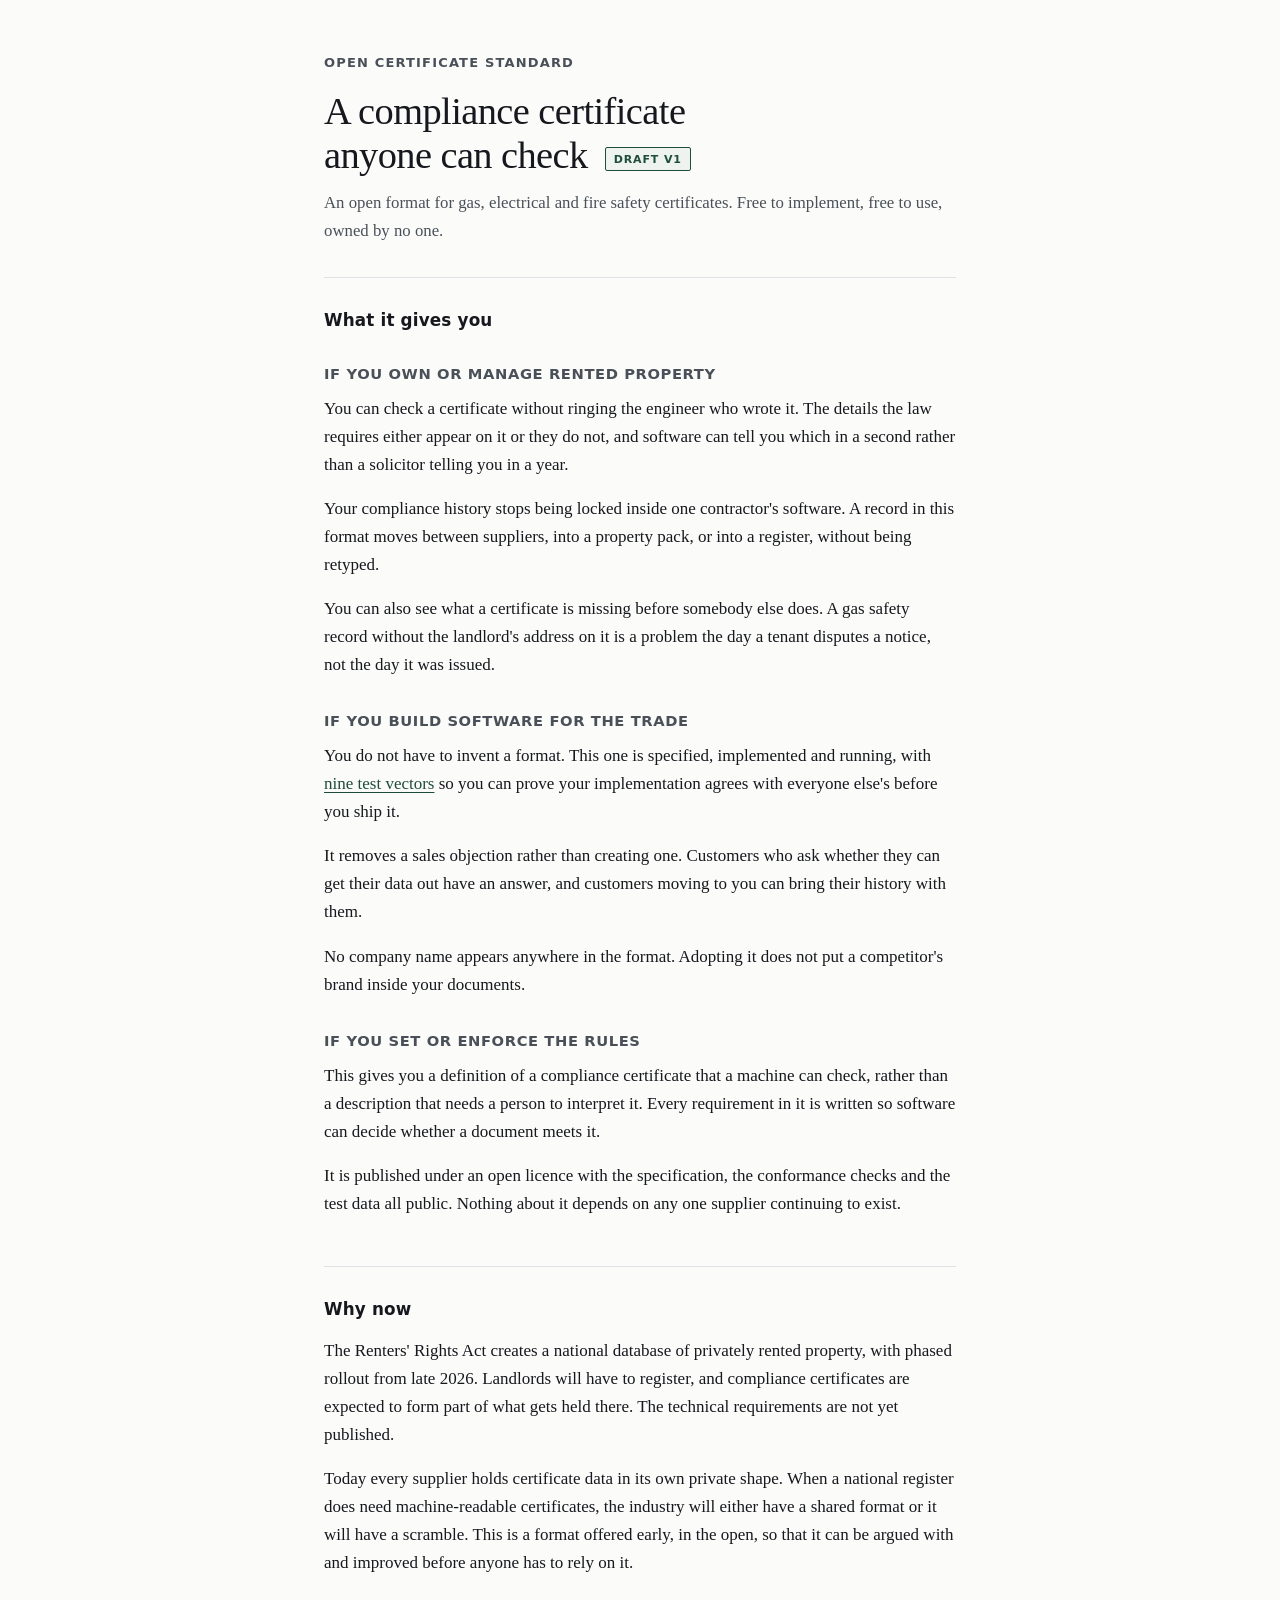
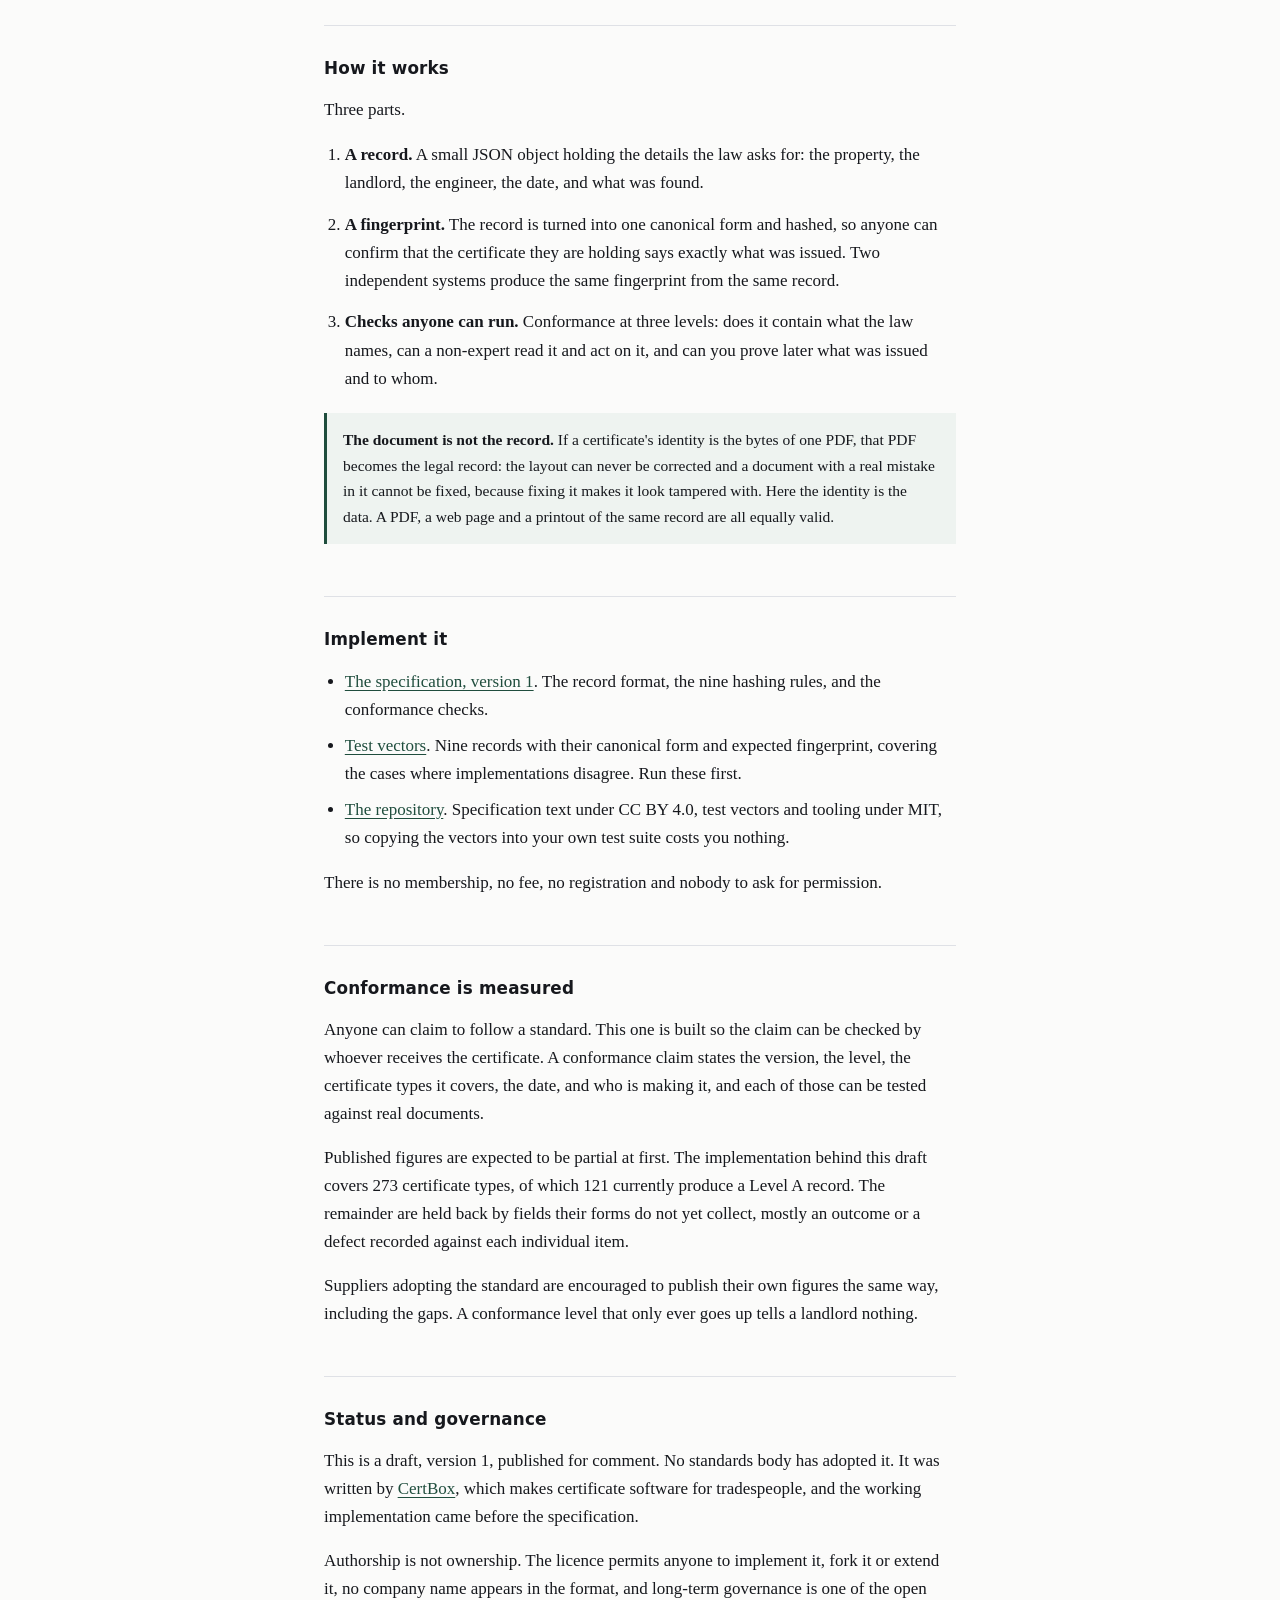
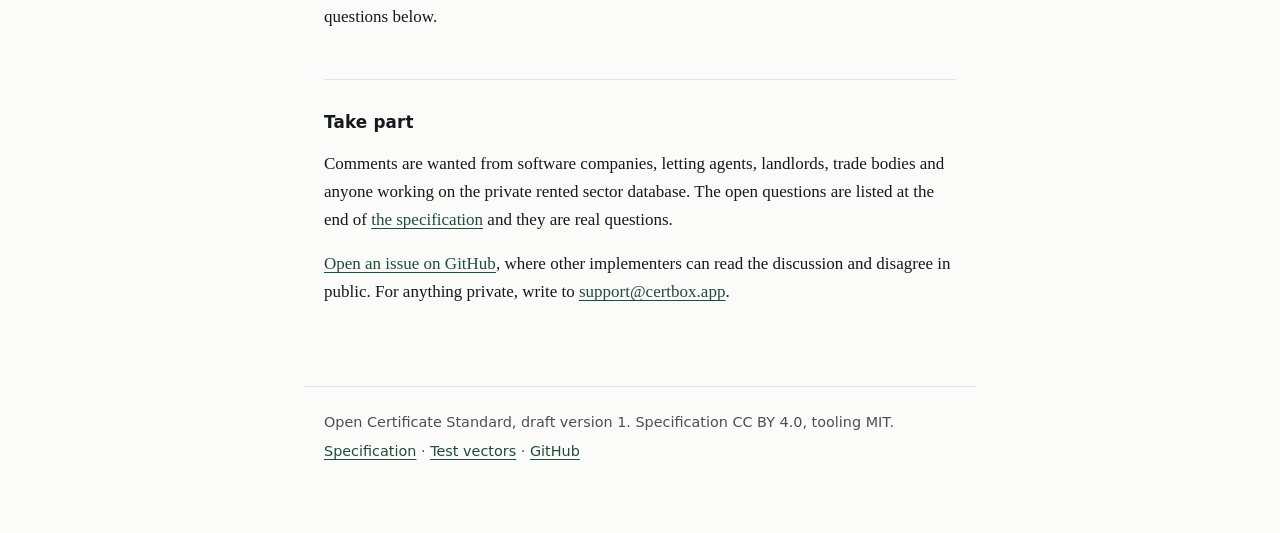
==== site/index.html @ 31956b74 "Open Certificate Standard, draft version 1 An open format for property compliance certificates. A re" ====
<!doctype html>
<html lang="en">
<head>
<meta charset="utf-8">
<meta name="viewport" content="width=device-width, initial-scale=1">
<title>Open Certificate Standard</title>
<meta name="description" content="An open format for property compliance certificates. Check that a certificate is genuine and complete, move your records between suppliers, and get ready for machine-readable compliance.">
<link rel="stylesheet" href="style.css">
</head>
<body>
<header class="masthead">
  <p class="eyebrow">Open Certificate Standard</p>
  <h1>A compliance certificate anyone can check <span class="tag">Draft v1</span></h1>
  <p class="lede">An open format for gas, electrical and fire safety certificates. Free to implement, free to use, owned by no one.</p>
</header>

<main>
<section>
  <h2>What it gives you</h2>

  <h3>If you own or manage rented property</h3>
  <p>You can check a certificate without ringing the engineer who wrote it. The details the law requires either appear on it or they do not, and software can tell you which in a second rather than a solicitor telling you in a year.</p>
  <p>Your compliance history stops being locked inside one contractor's software. A record in this format moves between suppliers, into a property pack, or into a register, without being retyped.</p>
  <p>You can also see what a certificate is missing before somebody else does. A gas safety record without the landlord's address on it is a problem the day a tenant disputes a notice, not the day it was issued.</p>

  <h3>If you build software for the trade</h3>
  <p>You do not have to invent a format. This one is specified, implemented and running, with <a href="v1/test-vectors.json">nine test vectors</a> so you can prove your implementation agrees with everyone else's before you ship it.</p>
  <p>It removes a sales objection rather than creating one. Customers who ask whether they can get their data out have an answer, and customers moving to you can bring their history with them.</p>
  <p>No company name appears anywhere in the format. Adopting it does not put a competitor's brand inside your documents.</p>

  <h3>If you set or enforce the rules</h3>
  <p>This gives you a definition of a compliance certificate that a machine can check, rather than a description that needs a person to interpret it. Every requirement in it is written so software can decide whether a document meets it.</p>
  <p>It is published under an open licence with the specification, the conformance checks and the test data all public. Nothing about it depends on any one supplier continuing to exist.</p>
</section>

<section>
  <h2>Why now</h2>
  <p>The Renters' Rights Act creates a national database of privately rented property, with phased rollout from late 2026. Landlords will have to register, and compliance certificates are expected to form part of what gets held there. The technical requirements are not yet published.</p>
  <p>Today every supplier holds certificate data in its own private shape. When a national register does need machine-readable certificates, the industry will either have a shared format or it will have a scramble. This is a format offered early, in the open, so that it can be argued with and improved before anyone has to rely on it.</p>
</section>

<section>
  <h2>How it works</h2>
  <p>Three parts.</p>
  <ol class="rules">
    <li><strong>A record.</strong> A small JSON object holding the details the law asks for: the property, the landlord, the engineer, the date, and what was found.</li>
    <li><strong>A fingerprint.</strong> The record is turned into one canonical form and hashed, so anyone can confirm that the certificate they are holding says exactly what was issued. Two independent systems produce the same fingerprint from the same record.</li>
    <li><strong>Checks anyone can run.</strong> Conformance at three levels: does it contain what the law names, can a non-expert read it and act on it, and can you prove later what was issued and to whom.</li>
  </ol>
  <p class="callout"><strong>The document is not the record.</strong> If a certificate's identity is the bytes of one PDF, that PDF becomes the legal record: the layout can never be corrected and a document with a real mistake in it cannot be fixed, because fixing it makes it look tampered with. Here the identity is the data. A PDF, a web page and a printout of the same record are all equally valid.</p>
</section>

<section>
  <h2>Implement it</h2>
  <ul>
    <li><a href="v1/">The specification, version 1</a>. The record format, the nine hashing rules, and the conformance checks.</li>
    <li><a href="v1/test-vectors.json">Test vectors</a>. Nine records with their canonical form and expected fingerprint, covering the cases where implementations disagree. Run these first.</li>
    <li><a href="https://github.com/opencertificatestandard/standard">The repository</a>. Specification text under CC BY 4.0, test vectors and tooling under MIT, so copying the vectors into your own test suite costs you nothing.</li>
  </ul>
  <p>There is no membership, no fee, no registration and nobody to ask for permission.</p>
</section>

<section>
  <h2>Conformance is measured</h2>
  <p>Anyone can claim to follow a standard. This one is built so the claim can be checked by whoever receives the certificate. A conformance claim states the version, the level, the certificate types it covers, the date, and who is making it, and each of those can be tested against real documents.</p>
  <p>Published figures are expected to be partial at first. The implementation behind this draft covers 273 certificate types, of which 121 currently produce a Level A record. The remainder are held back by fields their forms do not yet collect, mostly an outcome or a defect recorded against each individual item.</p>
  <p>Suppliers adopting the standard are encouraged to publish their own figures the same way, including the gaps. A conformance level that only ever goes up tells a landlord nothing.</p>
</section>

<section>
  <h2>Status and governance</h2>
  <p>This is a draft, version 1, published for comment. No standards body has adopted it. It was written by <a href="https://certbox.app">CertBox</a>, which makes certificate software for tradespeople, and the working implementation came before the specification.</p>
  <p>Authorship is not ownership. The licence permits anyone to implement it, fork it or extend it, no company name appears in the format, and long-term governance is one of the open questions below.</p>
</section>

<section>
  <h2>Take part</h2>
  <p>Comments are wanted from software companies, letting agents, landlords, trade bodies and anyone working on the private rented sector database. The open questions are listed at the end of <a href="v1/">the specification</a> and they are real questions.</p>
  <p><a href="https://github.com/opencertificatestandard/standard/issues">Open an issue on GitHub</a>, where other implementers can read the discussion and disagree in public. For anything private, write to <a href="mailto:support@certbox.app">support@certbox.app</a>.</p>
</section>
</main>

<footer>
  <p>Open Certificate Standard, draft version 1. Specification CC BY 4.0, tooling MIT.</p>
  <p><a href="v1/">Specification</a> · <a href="v1/test-vectors.json">Test vectors</a> · <a href="https://github.com/opencertificatestandard/standard">GitHub</a></p>
</footer>
</body>
</html>
---- site/style.css ----
/* Open Certificate Standard — a specification, so it reads like one.
   Type does the work: a text column at a comfortable measure, generous
   leading, and no ornament competing with the normative language. */
:root {
  --ink: #16181d;
  --ink-soft: #4a5058;
  --rule: #dfe1e6;
  --paper: #fbfbfa;
  --card: #ffffff;
  --accent: #1f4d3d;
  --accent-soft: #eef3f0;
  --measure: 42rem;
}
@media (prefers-color-scheme: dark) {
  :root:not([data-theme="light"]) {
    --ink: #e8e9eb; --ink-soft: #a3a9b2; --rule: #2c3038;
    --paper: #14161a; --card: #1a1d22; --accent: #7fc4a8; --accent-soft: #1d2a25;
  }
}
:root[data-theme="dark"] {
  --ink: #e8e9eb; --ink-soft: #a3a9b2; --rule: #2c3038;
  --paper: #14161a; --card: #1a1d22; --accent: #7fc4a8; --accent-soft: #1d2a25;
}

* { box-sizing: border-box; }
body {
  margin: 0;
  background: var(--paper);
  color: var(--ink);
  font: 400 17px/1.65 ui-serif, Georgia, "Times New Roman", serif;
  -webkit-text-size-adjust: 100%;
}
main, .masthead, footer { max-width: var(--measure); margin: 0 auto; padding: 0 1.25rem; }

.masthead { padding-top: 3.5rem; padding-bottom: 1rem; }
.eyebrow {
  font: 600 13px/1 ui-sans-serif, system-ui, sans-serif;
  letter-spacing: .09em; text-transform: uppercase; color: var(--ink-soft); margin: 0 0 1.25rem;
}
.eyebrow a { color: inherit; text-decoration: none; }
.eyebrow a:hover { color: var(--accent); }
h1 {
  font: 400 2.4rem/1.15 ui-serif, Georgia, serif;
  margin: 0 0 .75rem; letter-spacing: -.015em; text-wrap: balance;
}
.tag {
  display: inline-block; vertical-align: middle;
  font: 600 11px/1 ui-sans-serif, system-ui, sans-serif;
  letter-spacing: .08em; text-transform: uppercase;
  color: var(--accent); background: var(--accent-soft);
  border: 1px solid var(--accent); border-radius: 2px;
  padding: .35rem .5rem; margin-left: .5rem;
}
.lede { color: var(--ink-soft); font-size: 1.05rem; margin: 0 0 1rem; }

section { padding: 2rem 0; border-top: 1px solid var(--rule); }
h2 {
  font: 600 1.05rem/1.3 ui-sans-serif, system-ui, sans-serif;
  letter-spacing: .01em; margin: 0 0 1rem; color: var(--ink);
}
h3 {
  font: 600 .92rem/1.3 ui-sans-serif, system-ui, sans-serif;
  letter-spacing: .04em; text-transform: uppercase; color: var(--ink-soft);
  margin: 2rem 0 .75rem;
}
p { margin: 0 0 1rem; }
a { color: var(--accent); text-underline-offset: .18em; }

code, pre {
  font-family: ui-monospace, "SF Mono", Menlo, Consolas, monospace;
  font-size: .86em;
}
code { background: var(--card); border: 1px solid var(--rule); border-radius: 3px; padding: .1em .35em; }
pre {
  background: var(--card); border: 1px solid var(--rule); border-radius: 4px;
  padding: 1rem; overflow-x: auto; line-height: 1.55;
}
pre code { background: none; border: 0; padding: 0; }

.callout {
  background: var(--accent-soft); border-left: 3px solid var(--accent);
  padding: .9rem 1rem; margin: 1.25rem 0; font-size: .97rem;
}

ol.rules { padding-left: 1.3rem; }
ol.rules li { margin-bottom: .85rem; }
ul { padding-left: 1.3rem; }
li { margin-bottom: .5rem; }

/* Tables carry the criteria, so they must survive a phone. */
table { width: 100%; border-collapse: collapse; margin: 1rem 0; font-size: .95rem; display: block; overflow-x: auto; }
th, td { text-align: left; padding: .6rem .7rem; border-bottom: 1px solid var(--rule); vertical-align: top; }
th { font: 600 .8rem/1.3 ui-sans-serif, system-ui, sans-serif; letter-spacing: .05em; text-transform: uppercase; color: var(--ink-soft); }
td:first-child { white-space: nowrap; font-family: ui-monospace, monospace; font-size: .85em; color: var(--accent); }

footer {
  border-top: 1px solid var(--rule); margin-top: 2rem;
  padding-top: 1.5rem; padding-bottom: 4rem;
  font: 400 .9rem/1.6 ui-sans-serif, system-ui, sans-serif; color: var(--ink-soft);
}
footer p { margin: 0 0 .35rem; }
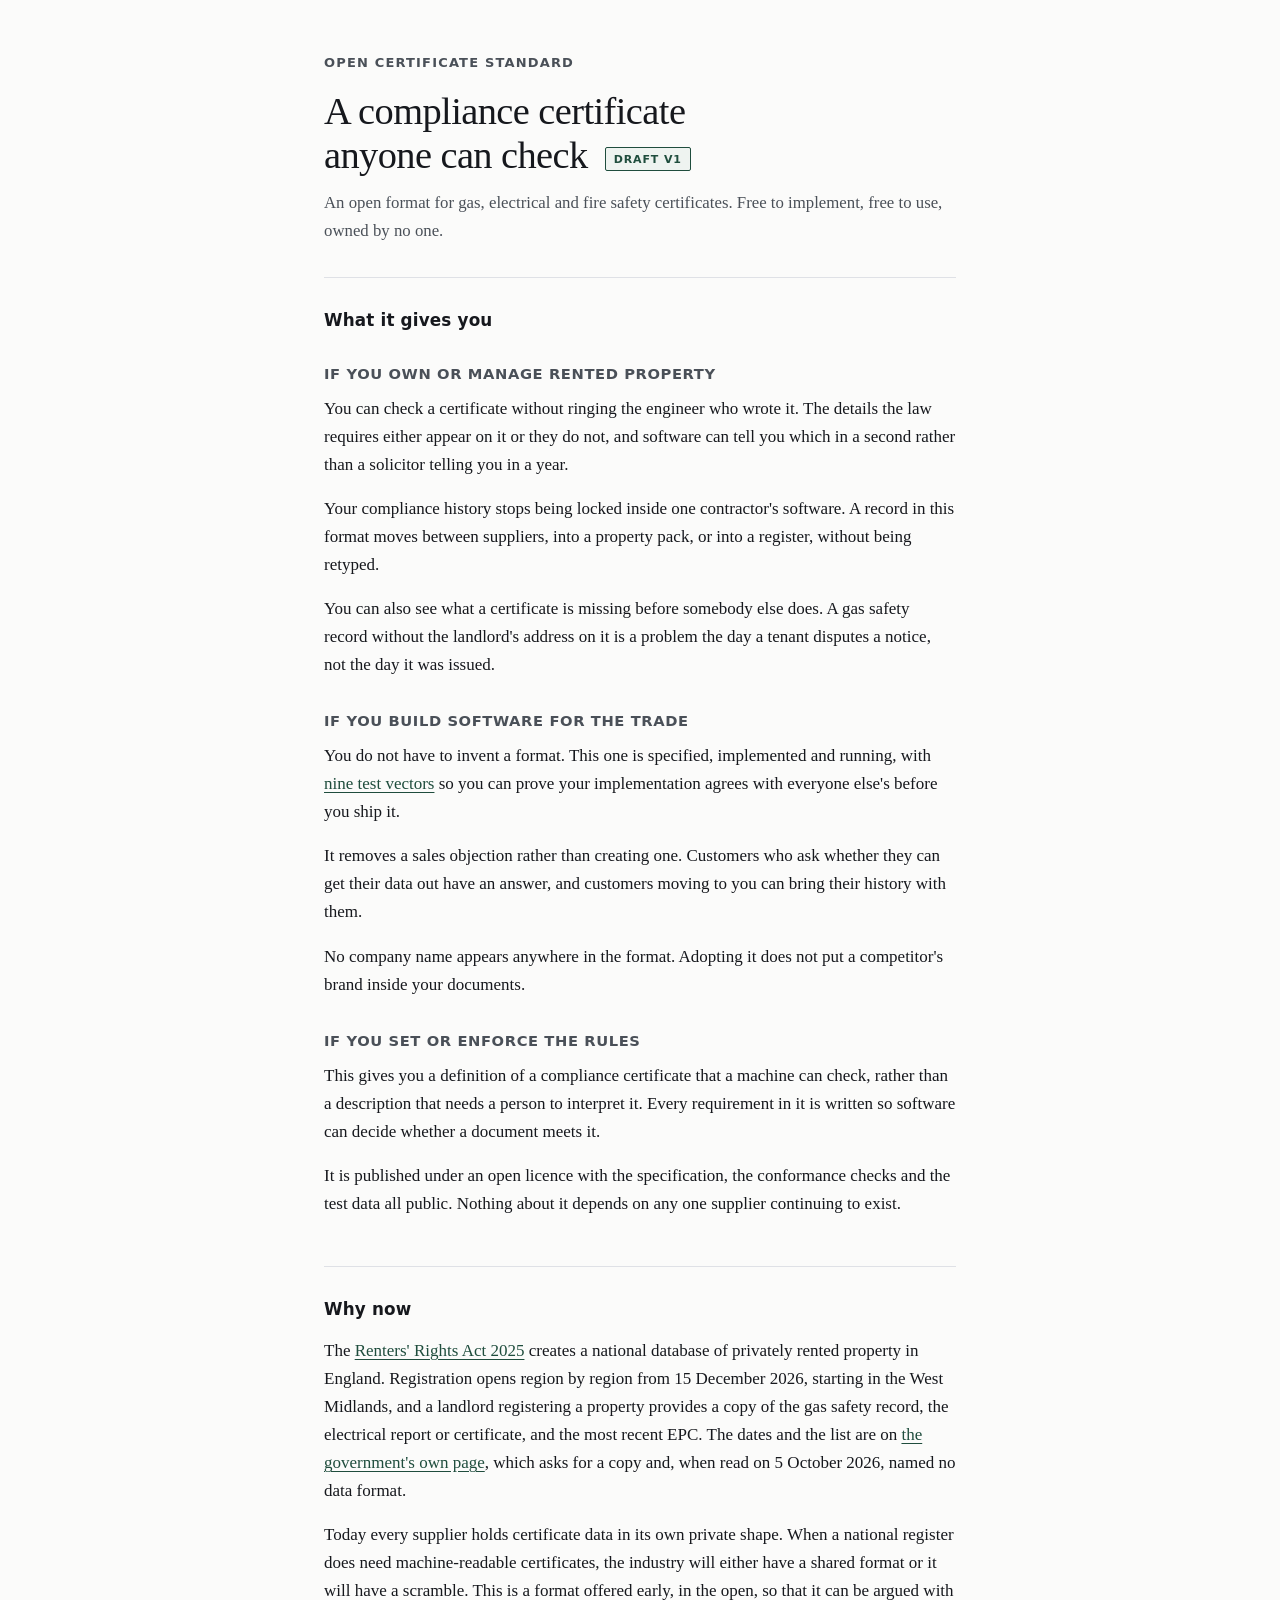
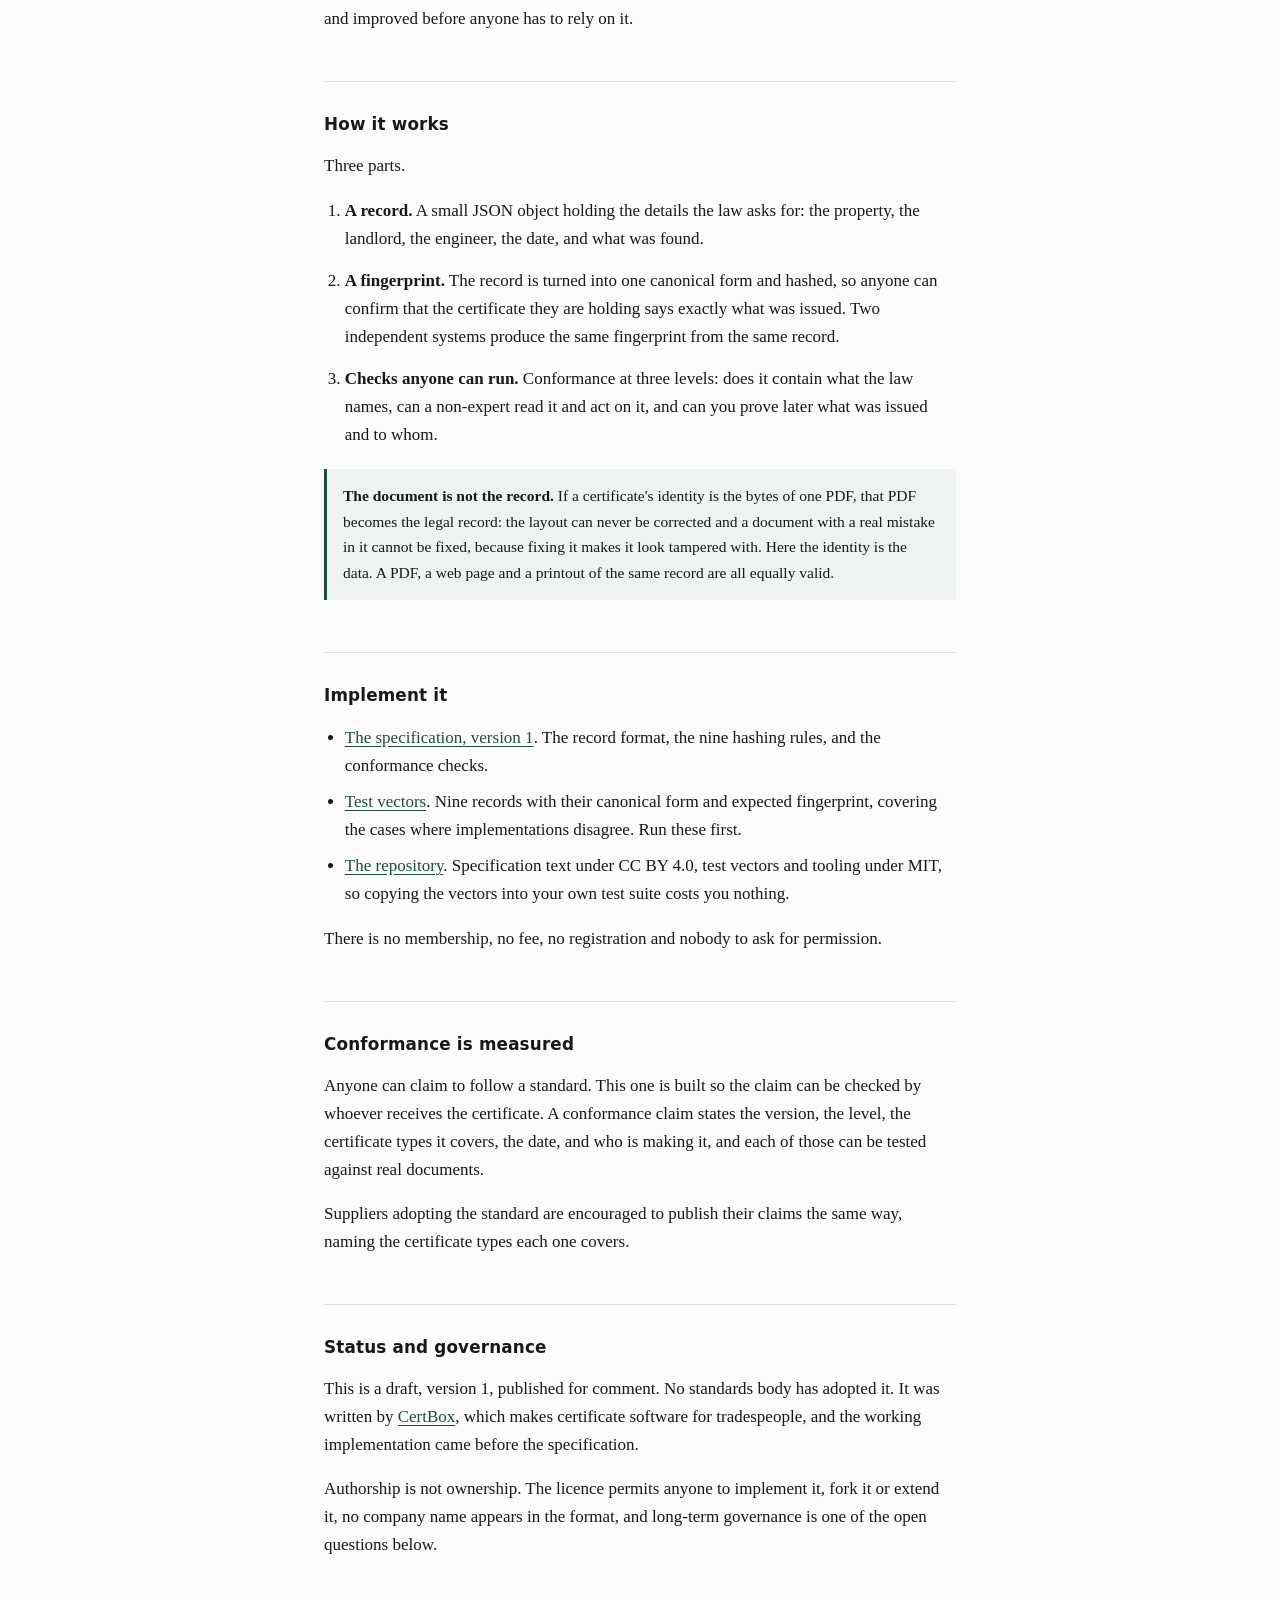
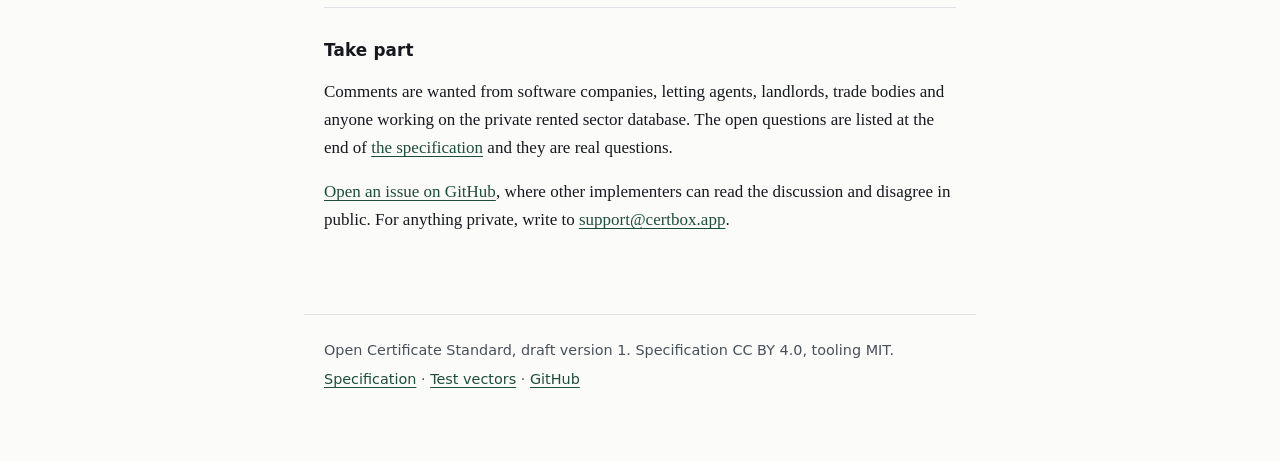
==== commit 295a926b: "Give the register's published opening date with sources, and drop out-of-date figures" ====
--- a/site/index.html
+++ b/site/index.html
@@ -35,7 +35,7 @@
 
 <section>
   <h2>Why now</h2>
-  <p>The Renters' Rights Act creates a national database of privately rented property, with phased rollout from late 2026. Landlords will have to register, and compliance certificates are expected to form part of what gets held there. The technical requirements are not yet published.</p>
+  <p>The <a href="https://www.legislation.gov.uk/ukpga/2025/26/contents">Renters' Rights Act 2025</a> creates a national database of privately rented property in England. Registration opens region by region from 15 December 2026, starting in the West Midlands, and a landlord registering a property provides a copy of the gas safety record, the electrical report or certificate, and the most recent EPC. The dates and the list are on <a href="https://housinghub.campaign.gov.uk/renting-is-changing/get-ready-to-register/">the government's own page</a>, which asks for a copy and, when read on 5 October 2026, named no data format.</p>
   <p>Today every supplier holds certificate data in its own private shape. When a national register does need machine-readable certificates, the industry will either have a shared format or it will have a scramble. This is a format offered early, in the open, so that it can be argued with and improved before anyone has to rely on it.</p>
 </section>
 
@@ -63,8 +63,7 @@
 <section>
   <h2>Conformance is measured</h2>
   <p>Anyone can claim to follow a standard. This one is built so the claim can be checked by whoever receives the certificate. A conformance claim states the version, the level, the certificate types it covers, the date, and who is making it, and each of those can be tested against real documents.</p>
-  <p>Published figures are expected to be partial at first. The implementation behind this draft covers 273 certificate types, of which 121 currently produce a Level A record. The remainder are held back by fields their forms do not yet collect, mostly an outcome or a defect recorded against each individual item.</p>
-  <p>Suppliers adopting the standard are encouraged to publish their own figures the same way, including the gaps. A conformance level that only ever goes up tells a landlord nothing.</p>
+  <p>Suppliers adopting the standard are encouraged to publish their claims the same way, naming the certificate types each one covers.</p>
 </section>
 
 <section>
